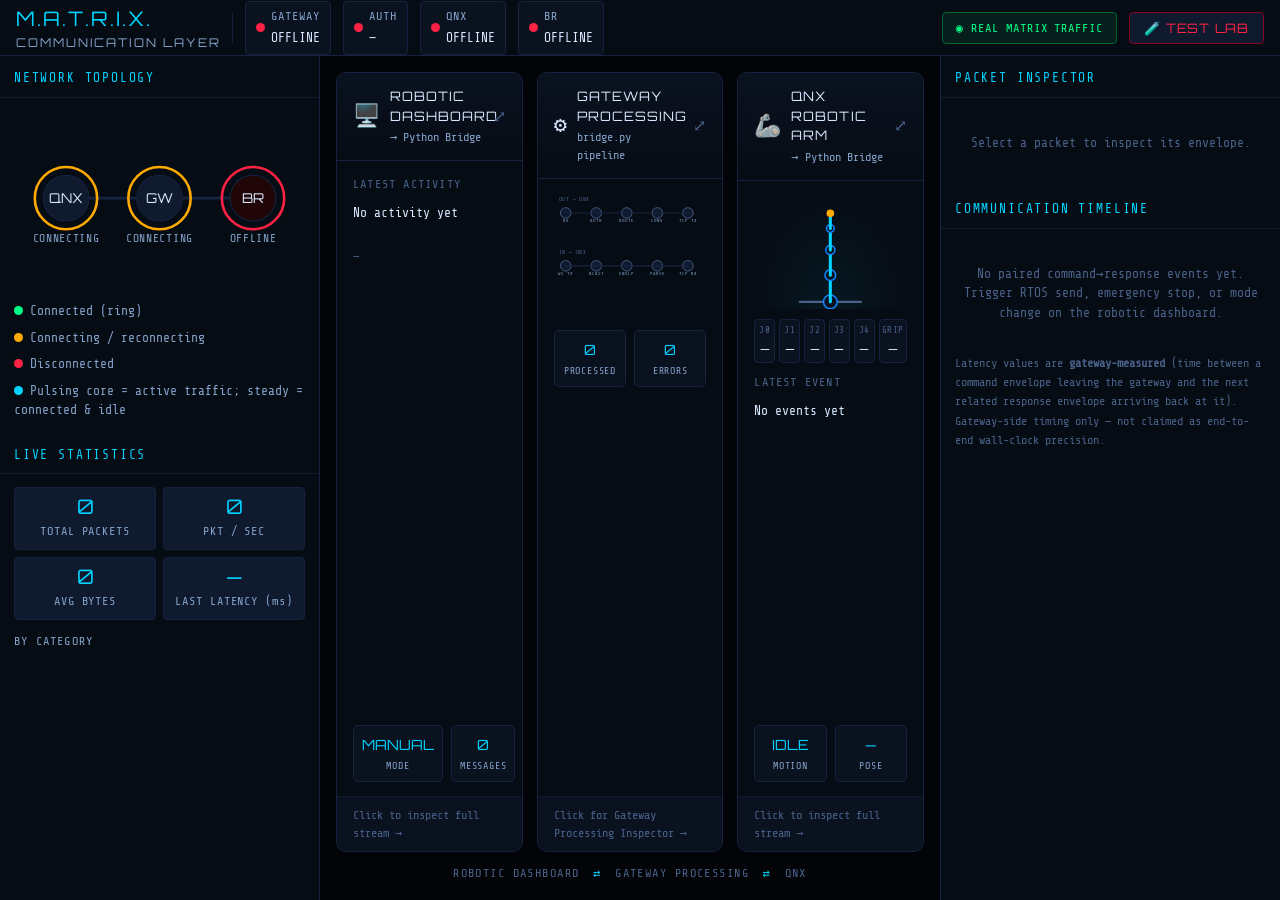
==== com_dashboard/index.html @ 5ebaae25 "Add files via upload" ====
<!DOCTYPE html>
<html lang="en">
<head>
<meta charset="UTF-8"/>
<meta name="viewport" content="width=device-width,initial-scale=1"/>
<title>M.A.T.R.I.X. — Communication Layer</title>
<link rel="stylesheet" href="style.css"/>
<style>@import url('https://fonts.googleapis.com/css2?family=Orbitron:wght@400;700;900&family=Share+Tech+Mono&display=swap');</style>
</head>
<body>

<header id="topbar">
  <div class="logo">M.A.T.R.I.X.<small>COMMUNICATION LAYER</small></div>
  <div class="tb-sep"></div>
  <div class="badge" id="badge-gw"><div class="dot" id="dot-gw"></div><div><label>GATEWAY</label><span id="lbl-gw">CONNECTING</span></div></div>
  <div class="badge" id="badge-auth"><div class="dot" id="dot-auth"></div><div><label>AUTH</label><span id="lbl-auth">—</span></div></div>
  <div class="badge" id="badge-qnx"><div class="dot" id="dot-qnx"></div><div><label>QNX</label><span id="lbl-qnx">OFFLINE</span></div></div>
  <div class="badge" id="badge-br"><div class="dot" id="dot-br"></div><div><label>BR</label><span id="lbl-br">OFFLINE</span></div></div>
  <div class="spacer"></div>
  <div class="real-badge">◉ REAL MATRIX TRAFFIC</div>
  <button class="testlab-toggle" id="btn-testlab-toggle">🧪 TEST LAB</button>
</header>

<div id="content">

  <!-- LEFT: Topology + Stats -->
  <aside id="panel-left">
    <div class="p-head">NETWORK TOPOLOGY</div>
    <div class="p-section" id="topology-section">
      <svg id="topo-svg" viewBox="0 0 280 170" width="100%">
        <path id="link-qnx-gw" d="M50,80 L140,80" class="topo-link"/>
        <path id="link-gw-br"  d="M140,80 L230,80" class="topo-link"/>
        <circle id="pulse-qnx-gw" class="topo-pulse" r="4" cx="50" cy="80"><animateMotion id="anim-qnx-gw" dur="0.9s" repeatCount="indefinite" path="M50,80 L140,80"/></circle>
        <circle id="pulse-gw-br" class="topo-pulse" r="4" cx="140" cy="80"><animateMotion id="anim-gw-br" dur="0.9s" repeatCount="indefinite" path="M140,80 L230,80"/></circle>
        <g id="node-qnx" class="topo-node">
          <circle class="topo-ring" cx="50" cy="80" r="30"/>
          <circle class="topo-core" cx="50" cy="80" r="22"/>
          <circle class="topo-activity" cx="50" cy="80" r="9"/>
          <text x="50" y="85" text-anchor="middle">QNX</text>
        </g>
        <g id="node-gw" class="topo-node on">
          <circle class="topo-ring" cx="140" cy="80" r="30"/>
          <circle class="topo-core" cx="140" cy="80" r="22"/>
          <circle class="topo-activity" cx="140" cy="80" r="9"/>
          <text x="140" y="85" text-anchor="middle">GW</text>
        </g>
        <g id="node-br" class="topo-node">
          <circle class="topo-ring" cx="230" cy="80" r="30"/>
          <circle class="topo-core" cx="230" cy="80" r="22"/>
          <circle class="topo-activity" cx="230" cy="80" r="9"/>
          <text x="230" y="85" text-anchor="middle">BR</text>
        </g>
        <text x="50" y="122" text-anchor="middle" class="topo-state-lbl" id="topo-state-qnx">OFFLINE</text>
        <text x="140" y="122" text-anchor="middle" class="topo-state-lbl" id="topo-state-gw">—</text>
        <text x="230" y="122" text-anchor="middle" class="topo-state-lbl" id="topo-state-br">OFFLINE</text>
        <text x="50" y="137" text-anchor="middle" class="topo-activity-lbl" id="topo-activity-qnx"></text>
        <text x="140" y="137" text-anchor="middle" class="topo-activity-lbl" id="topo-activity-gw"></text>
        <text x="230" y="137" text-anchor="middle" class="topo-activity-lbl" id="topo-activity-br"></text>
      </svg>
      <div class="topo-legend">
        <div><span class="lg-dot lg-on"></span>Connected (ring)</div>
        <div><span class="lg-dot lg-warn"></span>Connecting / reconnecting</div>
        <div><span class="lg-dot lg-off"></span>Disconnected</div>
        <div><span class="lg-pulse"></span>Pulsing core = active traffic; steady = connected &amp; idle</div>
      </div>
    </div>

    <div class="p-head">LIVE STATISTICS</div>
    <div class="p-section">
      <div class="tele-grid">
        <div class="tele-cell"><div class="tele-val" id="stat-total">0</div><div class="tele-key">TOTAL PACKETS</div></div>
        <div class="tele-cell"><div class="tele-val" id="stat-rate">0</div><div class="tele-key">PKT / SEC</div></div>
        <div class="tele-cell"><div class="tele-val" id="stat-size">0</div><div class="tele-key">AVG BYTES</div></div>
        <div class="tele-cell"><div class="tele-val" id="stat-latency">—</div><div class="tele-key">LAST LATENCY (ms)</div></div>
      </div>
      <div class="p-subhead">BY CATEGORY</div>
      <div id="cat-breakdown" class="cat-breakdown"></div>
    </div>
  </aside>

  <!-- CENTER: Three-card communication observability + detail views -->
  <main id="panel-center">

    <!-- ═══ COMPACT THREE-CARD VIEW (default) ═══ -->
    <div id="cards-view" class="cards-grid">

      <!-- CARD 1 — Robotic Dashboard → Python Bridge -->
      <div class="obs-card" id="card1" onclick="openDetail('card1')" tabindex="0">
        <div class="card-head">
          <span class="card-icon">🖥️</span>
          <div class="card-titles"><div class="card-title">ROBOTIC DASHBOARD</div><div class="card-sub">→ Python Bridge</div></div>
          <span class="card-expand">⤢</span>
        </div>
        <div class="card-body">
          <div class="card-latest-label">LATEST ACTIVITY</div>
          <div class="card-latest" id="c1-latest">No activity yet</div>
          <div class="card-latest-time" id="c1-latest-time">—</div>
          <div class="card-mini-grid">
            <div class="mini-stat"><div class="mini-val" id="c1-mode">MANUAL</div><div class="mini-key">MODE</div></div>
            <div class="mini-stat"><div class="mini-val" id="c1-count">0</div><div class="mini-key">MESSAGES</div></div>
          </div>
        </div>
        <div class="card-foot">Click to inspect full stream →</div>
      </div>

      <!-- CARD 2 — Python Bridge internal processing -->
      <div class="obs-card card2" id="card2" onclick="openDetail('card2')" tabindex="0">
        <div class="card-head">
          <span class="card-icon">⚙️</span>
          <div class="card-titles"><div class="card-title">GATEWAY PROCESSING</div><div class="card-sub">bridge.py pipeline</div></div>
          <span class="card-expand">⤢</span>
        </div>
        <div class="card-body">
          <svg class="pipeline-svg" viewBox="0 0 260 210">
            <!-- outbound chain: browser -> qnx -->
            <text x="8" y="14" class="pipe-dir-lbl">OUT → QNX</text>
            <g id="pipe-out">
              <circle class="pipe-node" cx="20"  cy="34" r="9"/><text x="20" y="50" class="pipe-lbl">RX</text>
              <circle class="pipe-node" cx="72"  cy="34" r="9"/><text x="72" y="50" class="pipe-lbl">AUTH</text>
              <circle class="pipe-node" cx="124" cy="34" r="9"/><text x="124" y="50" class="pipe-lbl">ROUTE</text>
              <circle class="pipe-node" cx="176" cy="34" r="9"/><text x="176" y="50" class="pipe-lbl">CONV</text>
              <circle class="pipe-node" cx="228" cy="34" r="9"/><text x="228" y="50" class="pipe-lbl">TCP TX</text>
              <path d="M20,34 L228,34" class="pipe-track"/>
              <circle id="pipe-out-dot" class="pipe-dot" r="4" cx="20" cy="34"/>
            </g>
            <!-- inbound chain: qnx -> browser -->
            <text x="8" y="104" class="pipe-dir-lbl">IN ← QNX</text>
            <g id="pipe-in">
              <circle class="pipe-node" cx="228" cy="124" r="9"/><text x="228" y="140" class="pipe-lbl">TCP RX</text>
              <circle class="pipe-node" cx="176" cy="124" r="9"/><text x="176" y="140" class="pipe-lbl">PARSE</text>
              <circle class="pipe-node" cx="124" cy="124" r="9"/><text x="124" y="140" class="pipe-lbl">ENVLP</text>
              <circle class="pipe-node" cx="72"  cy="124" r="9"/><text x="72" y="140" class="pipe-lbl">BCAST</text>
              <circle class="pipe-node" cx="20"  cy="124" r="9"/><text x="20" y="140" class="pipe-lbl">WS TX</text>
              <path d="M228,124 L20,124" class="pipe-track"/>
              <circle id="pipe-in-dot" class="pipe-dot" r="4" cx="228" cy="124"/>
            </g>
          </svg>
          <div class="card-mini-grid pipeline-stats">
            <div class="mini-stat"><div class="mini-val" id="c2-total">0</div><div class="mini-key">PROCESSED</div></div>
            <div class="mini-stat"><div class="mini-val" id="c2-errors">0</div><div class="mini-key">ERRORS</div></div>
          </div>
        </div>
        <div class="card-foot">Click for Gateway Processing Inspector →</div>
      </div>

      <!-- CARD 3 — QNX → Python Bridge -->
      <div class="obs-card" id="card3" onclick="openDetail('card3')" tabindex="0">
        <div class="card-head">
          <span class="card-icon">🦾</span>
          <div class="card-titles"><div class="card-title">QNX ROBOTIC ARM</div><div class="card-sub">→ Python Bridge</div></div>
          <span class="card-expand">⤢</span>
        </div>
        <div class="card-body">
          <svg class="arm-svg" viewBox="0 0 200 150">
            <line x1="60" y1="140" x2="140" y2="140" class="arm-base-plate"/>
            <g id="arm-j0" class="arm-joint-group" style="transform-origin:100px 140px">
              <circle cx="100" cy="140" r="9" class="arm-joint"/>
              <line x1="100" y1="140" x2="100" y2="105" class="arm-link"/>
              <g id="arm-j1" class="arm-joint-group" style="transform-origin:100px 105px">
                <circle cx="100" cy="105" r="7" class="arm-joint"/>
                <line x1="100" y1="105" x2="100" y2="72" class="arm-link"/>
                <g id="arm-j2" class="arm-joint-group" style="transform-origin:100px 72px">
                  <circle cx="100" cy="72" r="6" class="arm-joint"/>
                  <line x1="100" y1="72" x2="100" y2="44" class="arm-link"/>
                  <g id="arm-j3" class="arm-joint-group" style="transform-origin:100px 44px">
                    <circle cx="100" cy="44" r="5" class="arm-joint"/>
                    <line x1="100" y1="44" x2="100" y2="24" class="arm-link"/>
                    <g id="arm-j4" class="arm-joint-group" style="transform-origin:100px 24px">
                      <circle cx="100" cy="24" r="4" class="arm-joint arm-end"/>
                    </g>
                  </g>
                </g>
              </g>
            </g>
          </svg>
          <div class="joint-readout" id="joint-readout">
            <div class="jr-cell"><span class="jr-lbl">J0</span><span class="jr-val" id="jr-j0">—</span></div>
            <div class="jr-cell"><span class="jr-lbl">J1</span><span class="jr-val" id="jr-j1">—</span></div>
            <div class="jr-cell"><span class="jr-lbl">J2</span><span class="jr-val" id="jr-j2">—</span></div>
            <div class="jr-cell"><span class="jr-lbl">J3</span><span class="jr-val" id="jr-j3">—</span></div>
            <div class="jr-cell"><span class="jr-lbl">J4</span><span class="jr-val" id="jr-j4">—</span></div>
            <div class="jr-cell"><span class="jr-lbl">GRIP</span><span class="jr-val" id="jr-grip">—</span></div>
          </div>
          <div class="card-latest-label">LATEST EVENT</div>
          <div class="card-latest" id="c3-latest">No events yet</div>
          <div class="card-mini-grid">
            <div class="mini-stat"><div class="mini-val" id="c3-motion">IDLE</div><div class="mini-key">MOTION</div></div>
            <div class="mini-stat"><div class="mini-val" id="c3-pose">—</div><div class="mini-key">POSE</div></div>
          </div>
        </div>
        <div class="card-foot">Click to inspect full stream →</div>
      </div>
    </div>

    <!-- Directional flow indicator between cards -->
    <div class="flow-caption">ROBOTIC DASHBOARD <span class="flow-arrow">⇄</span> GATEWAY PROCESSING <span class="flow-arrow">⇄</span> QNX</div>

    <!-- ═══ DETAIL VIEW (shown when a card is clicked) ═══ -->
    <div id="detail-view" class="detail-view" style="display:none">
      <div class="detail-head">
        <button class="detail-back" onclick="closeDetail()">← BACK TO OVERVIEW</button>
        <div class="detail-title" id="detail-title">—</div>
        <div class="filter-row">
          <button id="btn-clear">CLEAR</button>
          <button id="btn-pause">⏸ PAUSE</button>
        </div>
      </div>
      <div id="packet-list"></div>
    </div>

  </main>

  <!-- RIGHT: Inspector + Timeline -->
  <aside id="panel-right">
    <div class="p-head">PACKET INSPECTOR</div>
    <div class="p-section" id="inspector">
      <div class="inspector-empty">Select a packet to inspect its envelope.</div>
    </div>

    <div class="p-head">COMMUNICATION TIMELINE</div>
    <div class="p-section">
      <div id="timeline-list"></div>
      <div class="latency-note">Latency values are <b>gateway-measured</b> (time between a command envelope leaving the gateway and the next related response envelope arriving back at it). Gateway-side timing only — not claimed as end-to-end wall-clock precision.</div>
    </div>
  </aside>

</div>

<!-- ═══════════════════════════════════════════ TEST LAB (Phase 2, redesigned) ═══ -->
<div id="testlab-overlay" class="testlab-hidden">
  <div id="testlab-panel">
    <div class="testlab-header">
      <div class="testlab-title">🧪 NETWORK / SECURITY TEST LAB</div>
      <button id="btn-testlab-close" class="testlab-close">✕ CLOSE</button>
    </div>
    <div class="testlab-warning">
      ⚠ Controlled test surface for the <b>communication layer only</b>. Cannot move the robotic arm, send poses, or override an emergency stop. Fault injection here only ever affects the browser↔gateway link (:8765) — never the QNX↔gateway link, and never emergency messages, hard-excluded in <code>fault_layer.py</code>.
    </div>

    <div class="testlab-grid">
      <div class="testlab-card">
        <div class="testlab-card-title">FAULT INJECTION</div>
        <div class="testlab-status" id="fault-status"><span class="fs-dot"></span><span id="fault-status-text">Inactive</span></div>
        <div class="testlab-btns">
          <button class="tl-btn" onclick="testLabFault('packet_loss', 0.25, 30)"><span class="tl-btn-ico">📉</span>20–25% Packet Loss <em>30s</em></button>
          <button class="tl-btn" onclick="testLabFault('delay', 0.4, 30)"><span class="tl-btn-ico">🐢</span>~400ms Delay <em>30s</em></button>
          <button class="tl-btn" onclick="testLabFault('corrupt', 0.3, 20)"><span class="tl-btn-ico">⚠️</span>Corrupt 30% Payloads <em>20s</em></button>
          <button class="tl-btn tl-kill" onclick="testLabKill()"><span class="tl-btn-ico">⛔</span>KILL SWITCH — Clear All</button>
        </div>
      </div>

      <div class="testlab-card">
        <div class="testlab-card-title">FIREWALL / IDS STATUS</div>
        <div id="ids-status" class="ids-status">No failed-auth activity recorded yet.</div>
        <div class="testlab-note">Repeated failed-token connections from the same IP (across :8765 and :8766) are logged and temporarily blocked in-memory. Generate real test traffic with <code>testing/security_test_clients.py</code> — genuine bad-auth attempts, not simulated UI events.</div>
      </div>
    </div>
  </div>
</div>

<div id="toast"></div>

<script src="app.js"></script>
</body>
</html>
---- com_dashboard/style.css ----
*,*::before,*::after{box-sizing:border-box;margin:0;padding:0}
:root{
  --bg0:#020408;--bg1:#060c14;--bg2:#0a1220;--bg3:#0f1a2e;--bg4:#162240;
  --blue:#0a84ff;--blue2:#0055cc;--cyan:#00d4ff;--cyan2:#007a99;
  --green:#00ff88;--green2:#006633;--red:#ff2244;--red2:#880022;
  --amber:#ffaa00;--amber2:#885500;--purple:#8844ff;
  /* UI-quality pass (Item 7): brightened low-contrast text tokens so
     secondary copy reads clearly without raising screen brightness. */
  --fg:#d8e8ff;--fg2:#84a2c9;--fg3:#4a628a;
  --mono:'Share Tech Mono',monospace;--head:'Orbitron',sans-serif;

  --fs-h1: clamp(32px,4vw,44px);
  --fs-h2: 26px;
  --fs-h3: 20px;
  --fs-body: 16px;
  --fs-btn: 15px;
  --fs-secondary: 13px;
  --fs-micro: 12px;
}
html,body{width:100%;height:100%;background:var(--bg0);color:var(--fg);font-family:var(--mono);font-size:var(--fs-body);line-height:1.5;overflow:hidden}
body{display:flex;flex-direction:column}
:focus-visible{outline:2px solid var(--cyan);outline-offset:2px}

/* ── Top bar ── */
#topbar{height:56px;background:var(--bg1);border-bottom:1px solid var(--bg4);display:flex;align-items:center;padding:0 16px;gap:12px;flex-shrink:0}
.logo{font-family:var(--head);font-size:var(--fs-h3);color:var(--cyan);letter-spacing:.1em;white-space:nowrap}
.logo small{font-size:var(--fs-micro);color:var(--fg2);display:block;letter-spacing:.16em}
.tb-sep{width:1px;height:30px;background:var(--bg4)}
.badge{display:flex;align-items:center;gap:6px;background:var(--bg2);border:1px solid var(--bg4);border-radius:4px;padding:5px 10px;white-space:nowrap;transition:.2s}
.badge .dot{width:9px;height:9px;border-radius:50%;background:var(--red);transition:.3s}
.badge .dot.on{background:var(--green);box-shadow:0 0 6px var(--green)}
.badge .dot.warn{background:var(--amber);animation:blinkDot 1s ease-in-out infinite}
@keyframes blinkDot{0%,100%{opacity:1}50%{opacity:.35}}
.badge label{font-size:var(--fs-micro);color:var(--fg2);letter-spacing:.08em;display:block}
.badge span{font-size:var(--fs-secondary);color:var(--fg)}
.spacer{flex:1}
.real-badge{font-size:var(--fs-micro);color:var(--green);border:1px solid var(--green2);background:rgba(0,255,136,.08);padding:6px 13px;border-radius:4px;letter-spacing:.08em}
.testlab-toggle{font-family:var(--head);font-size:var(--fs-secondary);letter-spacing:.06em;background:var(--bg3);border:1px solid var(--red2);color:var(--red);padding:7px 14px;border-radius:4px;cursor:pointer;transition:.18s}
.testlab-toggle:hover{background:var(--red2);color:#fff;transform:translateY(-1px)}
.testlab-toggle:active{transform:translateY(0)}

/* ── Content grid ── */
#content{flex:1;display:flex;overflow:hidden}
#panel-left{width:320px;background:var(--bg1);border-right:1px solid var(--bg4);overflow-y:auto;flex-shrink:0}
#panel-right{width:340px;background:var(--bg1);border-left:1px solid var(--bg4);overflow-y:auto;flex-shrink:0}
#panel-center{flex:1;display:flex;flex-direction:column;overflow:hidden;padding:16px;gap:10px}

.p-head{font-size:var(--fs-secondary);letter-spacing:.14em;color:var(--cyan);padding:12px 14px 9px;display:flex;align-items:center;gap:8px;border-bottom:1px solid var(--bg3);justify-content:space-between}
.p-head-sub{color:var(--fg3);letter-spacing:.04em;font-size:var(--fs-micro);text-transform:none}
.p-section{padding:13px 14px}
.p-subhead{font-size:var(--fs-micro);color:var(--fg2);letter-spacing:.1em;margin:12px 0 6px}

/* ── Topology (Item 1: connection vs activity, separated) ── */
#topo-svg{display:block;margin:4px auto}
.topo-link{stroke:var(--bg4);stroke-width:2.5;fill:none;transition:stroke .4s}
.topo-link.live{stroke:var(--cyan)}
.topo-pulse{fill:var(--cyan);opacity:0;filter:drop-shadow(0 0 4px var(--cyan))}
.topo-pulse.active{opacity:1}
/* topo-ring = CONNECTION state only (on/warn/off) */
.topo-node .topo-ring{fill:none;stroke:var(--fg3);stroke-width:2.5;transition:.4s}
.topo-node.on .topo-ring{stroke:var(--green)}
.topo-node.warn .topo-ring{stroke:var(--amber);animation:ringBlink 1s ease-in-out infinite}
.topo-node.off .topo-ring{stroke:var(--red)}
@keyframes ringBlink{0%,100%{opacity:1}50%{opacity:.4}}
.topo-node .topo-core{fill:var(--bg3);stroke:var(--bg4);stroke-width:1;transition:.4s}
.topo-node.on .topo-core{fill:#06210f}
.topo-node.off .topo-core{fill:#210608}
/* topo-activity = TRAFFIC state only, independent of connection */
.topo-node .topo-activity{fill:transparent;transition:.3s}
.topo-node.on.active-traffic .topo-activity{fill:var(--cyan);animation:activityPulse 1s ease-in-out infinite}
.topo-node.on:not(.active-traffic) .topo-activity{fill:var(--fg3);opacity:.5}
@keyframes activityPulse{0%,100%{r:9;opacity:1}50%{r:12;opacity:.55}}
.topo-node text{fill:var(--fg);font-family:var(--head);font-size:13px}
.topo-state-lbl{fill:var(--fg2);font-family:var(--mono);font-size:11px;letter-spacing:.06em}
.topo-activity-lbl{fill:var(--cyan);font-family:var(--mono);font-size:9px;letter-spacing:.05em}
.topo-legend{margin-top:10px;font-size:var(--fs-secondary);color:var(--fg2);display:flex;flex-direction:column;gap:7px}
.lg-dot{width:9px;height:9px;border-radius:50%;display:inline-block;margin-right:7px;background:var(--fg3)}
.lg-dot.lg-on{background:var(--green)}
.lg-dot.lg-off{background:var(--red)}
.lg-dot.lg-warn{background:var(--amber)}
.lg-pulse{width:9px;height:9px;border-radius:50%;display:inline-block;margin-right:7px;background:var(--cyan);animation:activityPulse 1s ease-in-out infinite}

/* ── Stats ── */
.tele-grid{display:grid;grid-template-columns:1fr 1fr;gap:7px}
.tele-cell{background:var(--bg3);border:1px solid var(--bg4);border-radius:4px;padding:9px;text-align:center;transition:.2s}
.tele-cell:hover{border-color:var(--cyan2)}
.tele-val{font-family:var(--head);font-size:var(--fs-h3);color:var(--cyan);line-height:1}
.tele-key{font-size:var(--fs-micro);color:var(--fg2);letter-spacing:.08em;margin-top:5px}
.cat-breakdown{display:flex;flex-direction:column;gap:6px;font-size:var(--fs-secondary)}
.cat-row{display:flex;align-items:center;gap:8px}
.cat-swatch{width:10px;height:10px;border-radius:2px;flex-shrink:0}
.cat-name{flex:1;color:var(--fg2)}
.cat-count{color:var(--fg);font-family:var(--head)}

/* ═══════════════════════════════════════════ THREE-CARD VIEW (Item 3) ═══ */
.cards-grid{display:grid;grid-template-columns:1fr 1fr 1fr;gap:14px;flex:1;min-height:0}
.flow-caption{text-align:center;font-size:var(--fs-micro);color:var(--fg3);letter-spacing:.12em;padding:2px 0}
.flow-arrow{color:var(--cyan);margin:0 6px}

.obs-card{background:var(--bg1);border:1px solid var(--bg4);border-radius:10px;display:flex;flex-direction:column;cursor:pointer;transition:.2s;overflow:hidden;position:relative}
.obs-card:hover{border-color:var(--cyan2);transform:translateY(-2px);box-shadow:0 8px 24px rgba(0,0,0,.35)}
.obs-card:active{transform:translateY(0)}
.card-head{display:flex;align-items:center;gap:10px;padding:14px 16px;background:linear-gradient(180deg,var(--bg2),var(--bg1));border-bottom:1px solid var(--bg4)}
.card-icon{font-size:22px}
.card-titles{flex:1;min-width:0}
.card-title{font-family:var(--head);font-size:var(--fs-secondary);color:var(--fg);letter-spacing:.08em}
.card-sub{font-size:var(--fs-micro);color:var(--fg2);margin-top:2px}
.card-expand{color:var(--fg3);font-size:16px;transition:.2s}
.obs-card:hover .card-expand{color:var(--cyan)}
.card-body{flex:1;padding:14px 16px;display:flex;flex-direction:column;gap:10px;min-height:0}
.card-foot{padding:9px 16px;font-size:var(--fs-micro);color:var(--fg3);border-top:1px solid var(--bg3);background:var(--bg2)}

.card-latest-label{font-size:var(--fs-micro);color:var(--fg3);letter-spacing:.1em}
.card-latest{font-size:var(--fs-secondary);color:var(--fg);line-height:1.5;min-height:2.6em}
.card-latest-time{font-size:var(--fs-micro);color:var(--fg3)}
.card-mini-grid{display:grid;grid-template-columns:1fr 1fr;gap:8px;margin-top:auto}
.mini-stat{background:var(--bg2);border:1px solid var(--bg4);border-radius:5px;padding:8px;text-align:center}
.mini-val{font-family:var(--head);font-size:14px;color:var(--cyan)}
.mini-key{font-size:10px;color:var(--fg2);letter-spacing:.08em;margin-top:3px}

/* ── Card 2: gateway pipeline ── */
.pipeline-svg{width:100%;height:auto;flex-shrink:0}
.pipe-dir-lbl{fill:var(--fg3);font-size:9px;letter-spacing:.08em;font-family:var(--mono)}
.pipe-track{stroke:var(--bg4);stroke-width:2}
.pipe-node{fill:var(--bg3);stroke:var(--fg3);stroke-width:1.5;transition:.3s}
.pipe-node.lit{stroke:var(--cyan);fill:#06202c}
.pipe-lbl{fill:var(--fg2);font-size:8px;text-anchor:middle;font-family:var(--mono);letter-spacing:.02em}
.pipe-dot{fill:var(--cyan);filter:drop-shadow(0 0 4px var(--cyan));opacity:0}
.pipeline-stats{margin-top:4px}

/* ── Card 3: stylized arm ── */
.arm-svg{width:100%;height:auto;flex-shrink:0;background:radial-gradient(ellipse at 50% 90%,rgba(0,212,255,.06),transparent 70%)}
.arm-base-plate{stroke:var(--fg3);stroke-width:3;stroke-linecap:round}
.arm-joint-group{transition:transform .35s cubic-bezier(.2,.8,.2,1)}
.arm-link{stroke:var(--cyan);stroke-width:4;stroke-linecap:round}
.arm-joint{fill:var(--bg2);stroke:var(--blue);stroke-width:2}
.arm-joint.arm-end{fill:var(--amber);stroke:var(--amber)}
.joint-readout{display:grid;grid-template-columns:repeat(6,1fr);gap:4px}
.jr-cell{background:var(--bg2);border:1px solid var(--bg4);border-radius:4px;padding:4px 2px;text-align:center}
.jr-lbl{display:block;font-size:9px;color:var(--fg3);letter-spacing:.06em}
.jr-val{display:block;font-family:var(--head);font-size:12px;color:var(--fg);margin-top:2px}
.jr-val.live{color:var(--cyan)}

/* ═══════════════════════════════════════════ DETAIL VIEW ═══ */
.detail-view{flex:1;display:flex;flex-direction:column;min-height:0;background:var(--bg1);border:1px solid var(--bg4);border-radius:10px;overflow:hidden}
.detail-head{display:flex;align-items:center;gap:12px;padding:12px 14px;border-bottom:1px solid var(--bg3);flex-wrap:wrap}
.detail-back{background:var(--bg3);border:1px solid var(--bg4);color:var(--fg2);font-family:var(--mono);font-size:var(--fs-secondary);padding:6px 12px;border-radius:4px;cursor:pointer;transition:.15s}
.detail-back:hover{border-color:var(--cyan);color:var(--cyan)}
.detail-title{font-family:var(--head);font-size:var(--fs-secondary);color:var(--cyan);letter-spacing:.08em;flex:1}
.filter-row{display:flex;gap:8px;align-items:center;flex-wrap:wrap}
.filter-row select, .filter-row button{background:var(--bg3);border:1px solid var(--bg4);color:var(--fg2);font-family:var(--mono);font-size:var(--fs-secondary);padding:5px 9px;border-radius:3px;cursor:pointer;transition:.15s}
.filter-row button:hover{border-color:var(--cyan);color:var(--cyan)}
.filter-row button.active{background:var(--blue2);color:#fff;border-color:var(--blue)}
.chk-row{display:flex;align-items:center;gap:5px;font-size:var(--fs-secondary);color:var(--fg2);cursor:pointer}
#packet-list{flex:1;overflow-y:auto;padding:6px}
.pkt-row{display:grid;grid-template-columns:56px 100px 1fr 64px 76px;gap:8px;align-items:center;padding:7px 10px;font-size:var(--fs-secondary);border-bottom:1px solid var(--bg3);cursor:pointer;transition:.12s}
.pkt-row:hover{background:var(--bg2)}
.pkt-row.selected{background:var(--bg3);border-left:2px solid var(--cyan)}
.pkt-row.replayed{opacity:.7;border-left:2px dashed var(--amber)}
.pkt-id{color:var(--fg3);font-family:var(--head);font-size:var(--fs-micro)}
.pkt-cat{padding:3px 7px;border-radius:3px;font-size:var(--fs-micro);text-align:center;letter-spacing:.04em}
.pkt-desc{color:var(--fg);overflow:hidden;text-overflow:ellipsis;white-space:nowrap}
.pkt-replay-tag{color:var(--amber);font-size:10px;letter-spacing:.06em;margin-left:6px}
.pkt-size{color:var(--fg2);text-align:right}
.pkt-time{color:var(--fg3);text-align:right;font-size:var(--fs-micro)}
.pkt-row.new{animation:flashIn .5s ease-out}
@keyframes flashIn{0%{background:rgba(0,212,255,.18)}100%{background:transparent}}

.cat-telemetry{background:#0a2a3a;color:var(--cyan)}
.cat-command{background:#1a2a0a;color:var(--green)}
.cat-ack{background:#0a2a12;color:var(--green)}
.cat-sequence{background:#1a0a3a;color:var(--purple)}
.cat-emergency{background:#3a0a10;color:var(--red)}
.cat-system_status{background:#2a1800;color:var(--amber)}
.cat-error{background:#3a0a0a;color:var(--red)}
.cat-security{background:#3a0a2a;color:#ff66cc}

/* ── Inspector ── */
.inspector-empty{color:var(--fg3);font-size:var(--fs-secondary);text-align:center;padding:22px 0}
.insp-field{margin-bottom:9px}
.insp-label{font-size:var(--fs-micro);color:var(--fg2);letter-spacing:.08em;margin-bottom:2px}
.insp-val{font-size:var(--fs-secondary);color:var(--fg)}
.insp-decoded{background:var(--bg2);border:1px solid var(--bg4);border-radius:4px;padding:9px;font-size:var(--fs-secondary);color:var(--cyan);margin-bottom:10px}
.insp-raw{background:var(--bg0);border:1px solid var(--bg4);border-radius:4px;padding:9px;font-size:var(--fs-micro);color:var(--fg2);white-space:pre-wrap;word-break:break-all;max-height:220px;overflow-y:auto}

/* ── Timeline ── */
#timeline-list{display:flex;flex-direction:column;gap:8px;max-height:280px;overflow-y:auto}
.tl-item{background:var(--bg2);border:1px solid var(--bg4);border-radius:4px;padding:9px;font-size:var(--fs-secondary)}
.tl-pair{display:flex;justify-content:space-between;color:var(--fg2);margin-bottom:3px}
.tl-lat{color:var(--amber);font-family:var(--head);font-size:var(--fs-h3)}
.latency-note{font-size:var(--fs-micro);color:var(--fg3);line-height:1.6;margin-top:10px}

::-webkit-scrollbar{width:5px}
::-webkit-scrollbar-thumb{background:var(--bg4)}

/* ── Toast ── */
#toast{position:fixed;bottom:16px;right:16px;background:var(--bg2);border:1px solid var(--cyan);border-radius:6px;padding:10px 18px;font-size:var(--fs-secondary);color:var(--cyan);z-index:900;opacity:0;transform:translateY(8px);transition:.3s;pointer-events:none;max-width:360px}
#toast.show{opacity:1;transform:translateY(0)}

/* ═══════════════════════════════════════════ TEST LAB (Item 5 redesign) ═══ */
#testlab-overlay{position:fixed;inset:0;background:rgba(2,4,8,.9);backdrop-filter:blur(5px);z-index:5000;display:flex;align-items:center;justify-content:center}
#testlab-overlay.testlab-hidden{display:none}
#testlab-panel{width:min(860px,92vw);max-height:88vh;overflow-y:auto;background:var(--bg1);border:2px solid var(--red2);border-radius:12px;box-shadow:0 0 50px rgba(255,34,68,.2)}
.testlab-header{display:flex;align-items:center;justify-content:space-between;padding:18px 22px;border-bottom:1px solid var(--bg4);background:linear-gradient(90deg,#2a0a10,var(--bg1))}
.testlab-title{font-family:var(--head);font-size:var(--fs-h3);color:var(--red);letter-spacing:.08em}
.testlab-close{background:var(--bg3);border:1px solid var(--bg4);color:var(--fg2);padding:7px 14px;border-radius:5px;cursor:pointer;font-size:var(--fs-secondary);transition:.15s}
.testlab-close:hover{border-color:var(--red);color:var(--red)}
.testlab-warning{margin:16px 22px;padding:13px 16px;background:rgba(255,34,68,.08);border:1px solid var(--red2);border-radius:8px;font-size:var(--fs-secondary);color:var(--fg);line-height:1.65}
.testlab-warning code{background:var(--bg0);padding:1px 6px;border-radius:3px;color:var(--amber)}
.testlab-grid{display:grid;grid-template-columns:1fr 1fr;gap:18px;padding:0 22px 22px}
@media (max-width:640px){.testlab-grid{grid-template-columns:1fr}}
.testlab-card{background:var(--bg2);border:1px solid var(--bg4);border-radius:10px;padding:18px}
.testlab-card-title{font-family:var(--head);font-size:var(--fs-secondary);color:var(--cyan);letter-spacing:.1em;margin-bottom:12px}
.testlab-status{display:flex;align-items:center;gap:8px;font-size:var(--fs-body);color:var(--fg);background:var(--bg3);border:1px solid var(--bg4);border-radius:6px;padding:10px 14px;margin-bottom:14px;transition:.3s}
.testlab-status.active{color:var(--amber);border-color:var(--amber2);background:rgba(255,170,0,.08)}
.fs-dot{width:9px;height:9px;border-radius:50%;background:var(--fg3);flex-shrink:0}
.testlab-status.active .fs-dot{background:var(--amber);animation:activityPulse 1s ease-in-out infinite}
.testlab-btns{display:flex;flex-direction:column;gap:9px}
.tl-btn{display:flex;align-items:center;gap:10px;background:var(--bg3);border:1px solid var(--bg4);color:var(--fg);font-family:var(--mono);font-size:var(--fs-btn);padding:11px 14px;border-radius:6px;cursor:pointer;text-align:left;transition:.15s}
.tl-btn em{margin-left:auto;font-style:normal;color:var(--fg3);font-size:var(--fs-micro)}
.tl-btn-ico{font-size:16px}
.tl-btn:hover{border-color:var(--cyan);color:var(--cyan);background:var(--bg4);transform:translateX(2px)}
.tl-btn.tl-kill{border-color:var(--red2);color:var(--red);margin-top:6px}
.tl-btn.tl-kill:hover{background:var(--red);color:#fff;border-color:var(--red);transform:none}
.ids-status{font-size:var(--fs-secondary);color:var(--fg);line-height:1.9;background:var(--bg3);border:1px solid var(--bg4);border-radius:6px;padding:11px 14px;margin-bottom:12px;max-height:180px;overflow-y:auto}
.ids-row-blocked{color:var(--red)}
.ids-row-ok{color:var(--fg2)}
.testlab-note{font-size:var(--fs-micro);color:var(--fg3);line-height:1.6}

/* ── Responsive fallback for narrow viewports ── */
@media (max-width:1100px){
  .cards-grid{grid-template-columns:1fr}
}
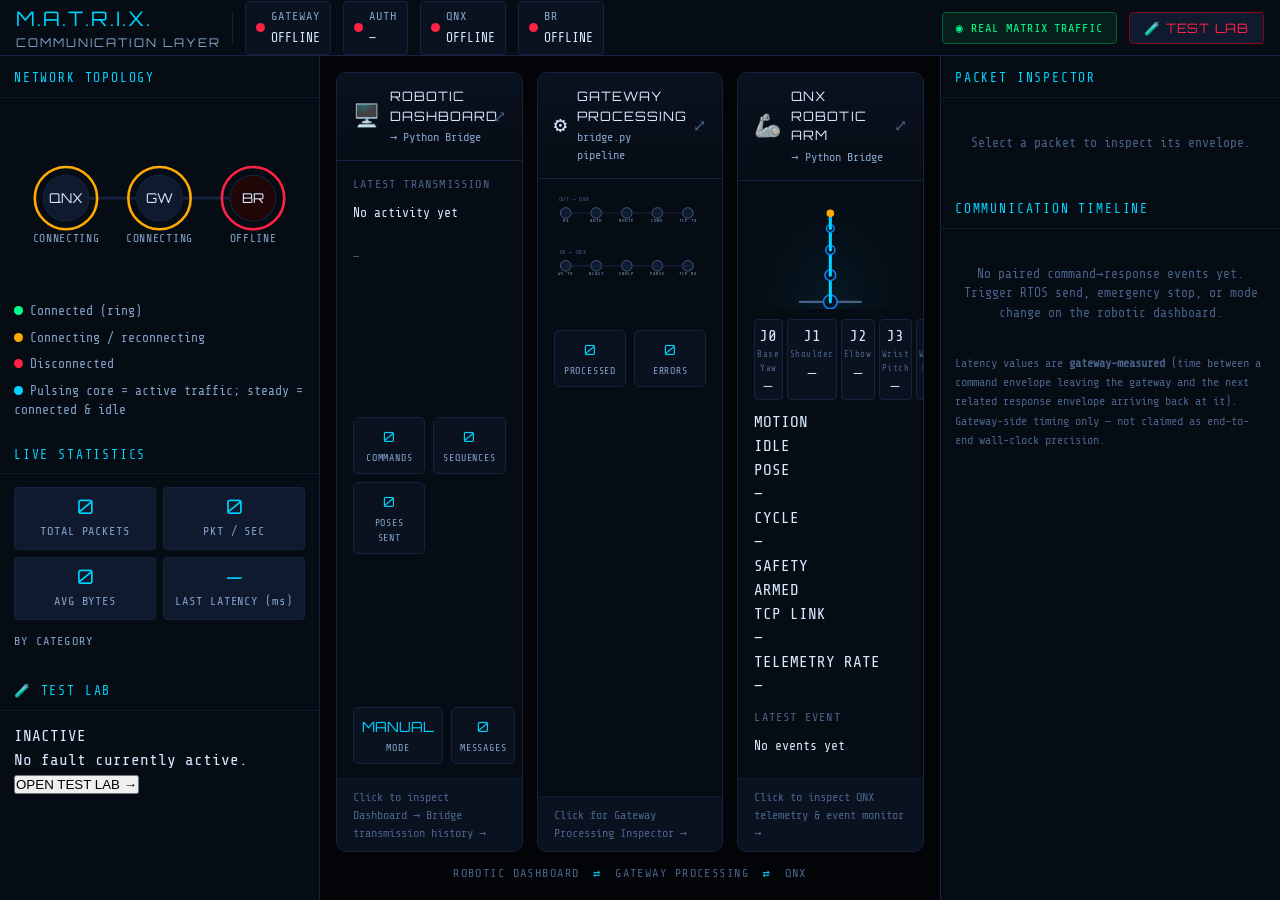
==== commit 6de67fa3: "Update Test Lab section and labels in index.html" ====
--- a/com_dashboard/index.html
+++ b/com_dashboard/index.html
@@ -76,6 +76,18 @@
       <div class="p-subhead">BY CATEGORY</div>
       <div id="cat-breakdown" class="cat-breakdown"></div>
     </div>
+
+    <!-- Compact Test Lab status (Other-Problems §3) — summary only;
+         full configuration/controls/history live inside the Test Lab
+         overlay, opened via "OPEN TEST LAB" here or the topbar button. -->
+    <div class="p-head">🧪 TEST LAB</div>
+    <div class="p-section">
+      <div class="tl-widget" id="tl-dash-widget">
+        <div class="tl-widget-status" id="tl-dash-status"><span class="fs-dot"></span><span id="tl-dash-status-text">INACTIVE</span></div>
+        <div class="tl-widget-detail" id="tl-dash-detail">No fault currently active.</div>
+        <button class="tl-widget-open" onclick="document.getElementById('btn-testlab-toggle').click()">OPEN TEST LAB →</button>
+      </div>
+    </div>
   </aside>
 
   <!-- CENTER: Three-card communication observability + detail views -->
@@ -92,15 +104,23 @@
           <span class="card-expand">⤢</span>
         </div>
         <div class="card-body">
-          <div class="card-latest-label">LATEST ACTIVITY</div>
+          <div class="card-latest-label">LATEST TRANSMISSION</div>
           <div class="card-latest" id="c1-latest">No activity yet</div>
           <div class="card-latest-time" id="c1-latest-time">—</div>
+          <!-- Level-2 compact pose preview — only populated for real
+               rtos_sequence/send_sequence envelopes (redesign §4/§5) -->
+          <div class="pose-preview" id="c1-pose-preview" style="display:none"></div>
+          <div class="card-mini-grid cols-3">
+            <div class="mini-stat"><div class="mini-val" id="c1-cmd-count">0</div><div class="mini-key">COMMANDS</div></div>
+            <div class="mini-stat"><div class="mini-val" id="c1-seq-count">0</div><div class="mini-key">SEQUENCES</div></div>
+            <div class="mini-stat"><div class="mini-val" id="c1-pose-count">0</div><div class="mini-key">POSES SENT</div></div>
+          </div>
           <div class="card-mini-grid">
             <div class="mini-stat"><div class="mini-val" id="c1-mode">MANUAL</div><div class="mini-key">MODE</div></div>
             <div class="mini-stat"><div class="mini-val" id="c1-count">0</div><div class="mini-key">MESSAGES</div></div>
           </div>
         </div>
-        <div class="card-foot">Click to inspect full stream →</div>
+        <div class="card-foot">Click to inspect Dashboard → Bridge transmission history →</div>
       </div>
 
       <!-- CARD 2 — Python Bridge internal processing -->
@@ -173,22 +193,33 @@
               </g>
             </g>
           </svg>
+          <!-- Vertical joint list (redesign §25) — full name + value +
+               a small movement-direction indicator per joint, never
+               clipped/cramped regardless of card width. -->
           <div class="joint-readout" id="joint-readout">
-            <div class="jr-cell"><span class="jr-lbl">J0</span><span class="jr-val" id="jr-j0">—</span></div>
-            <div class="jr-cell"><span class="jr-lbl">J1</span><span class="jr-val" id="jr-j1">—</span></div>
-            <div class="jr-cell"><span class="jr-lbl">J2</span><span class="jr-val" id="jr-j2">—</span></div>
-            <div class="jr-cell"><span class="jr-lbl">J3</span><span class="jr-val" id="jr-j3">—</span></div>
-            <div class="jr-cell"><span class="jr-lbl">J4</span><span class="jr-val" id="jr-j4">—</span></div>
-            <div class="jr-cell"><span class="jr-lbl">GRIP</span><span class="jr-val" id="jr-grip">—</span></div>
-          </div>
+            <div class="jr-cell"><span class="jr-tag">J0</span><span class="jr-lbl">Base Yaw</span><span class="jr-val" id="jr-j0">—</span><span class="jr-move" id="jr-move-j0"></span></div>
+            <div class="jr-cell"><span class="jr-tag">J1</span><span class="jr-lbl">Shoulder</span><span class="jr-val" id="jr-j1">—</span><span class="jr-move" id="jr-move-j1"></span></div>
+            <div class="jr-cell"><span class="jr-tag">J2</span><span class="jr-lbl">Elbow</span><span class="jr-val" id="jr-j2">—</span><span class="jr-move" id="jr-move-j2"></span></div>
+            <div class="jr-cell"><span class="jr-tag">J3</span><span class="jr-lbl">Wrist Pitch</span><span class="jr-val" id="jr-j3">—</span><span class="jr-move" id="jr-move-j3"></span></div>
+            <div class="jr-cell"><span class="jr-tag">J4</span><span class="jr-lbl">Wrist Roll</span><span class="jr-val" id="jr-j4">—</span><span class="jr-move" id="jr-move-j4"></span></div>
+            <div class="jr-cell"><span class="jr-tag">J5</span><span class="jr-lbl">Gripper</span><span class="jr-val" id="jr-grip">—</span><span class="jr-move" id="jr-move-j5"></span></div>
+          </div>
+
+          <!-- QNX state block (redesign §26) — only real, derivable fields -->
+          <div class="c3-state-grid">
+            <div class="c3-state-cell"><div class="c3-state-key">MOTION</div><div class="c3-state-val" id="c3-motion">IDLE</div></div>
+            <div class="c3-state-cell"><div class="c3-state-key">POSE</div><div class="c3-state-val" id="c3-pose">—</div></div>
+            <div class="c3-state-cell"><div class="c3-state-key">CYCLE</div><div class="c3-state-val" id="c3-cycle">—</div></div>
+            <div class="c3-state-cell"><div class="c3-state-key">SAFETY</div><div class="c3-state-val ok" id="c3-safety">ARMED</div></div>
+            <div class="c3-state-cell"><div class="c3-state-key">TCP LINK</div><div class="c3-state-val" id="c3-tcp">—</div></div>
+            <div class="c3-state-cell"><div class="c3-state-key">TELEMETRY RATE</div><div class="c3-state-val" id="c3-rate">—</div></div>
+          </div>
+
           <div class="card-latest-label">LATEST EVENT</div>
           <div class="card-latest" id="c3-latest">No events yet</div>
-          <div class="card-mini-grid">
-            <div class="mini-stat"><div class="mini-val" id="c3-motion">IDLE</div><div class="mini-key">MOTION</div></div>
-            <div class="mini-stat"><div class="mini-val" id="c3-pose">—</div><div class="mini-key">POSE</div></div>
-          </div>
-        </div>
-        <div class="card-foot">Click to inspect full stream →</div>
+          <div class="card-latest-time" id="c3-latest-time">Last telemetry: —</div>
+        </div>
+        <div class="card-foot">Click to inspect QNX telemetry &amp; event monitor →</div>
       </div>
     </div>
 
@@ -205,6 +236,7 @@
           <button id="btn-pause">⏸ PAUSE</button>
         </div>
       </div>
+      <div id="detail-subfilters" style="display:none"></div>
       <div id="packet-list"></div>
     </div>
 
@@ -230,7 +262,7 @@
 <div id="testlab-overlay" class="testlab-hidden">
   <div id="testlab-panel">
     <div class="testlab-header">
-      <div class="testlab-title">🧪 NETWORK / SECURITY TEST LAB</div>
+      <div class="testlab-title">🧪 FAULT INJECTION &amp; EXPERIMENT CONSOLE</div>
       <button id="btn-testlab-close" class="testlab-close">✕ CLOSE</button>
     </div>
     <div class="testlab-warning">
@@ -238,19 +270,83 @@
     </div>
 
     <div class="testlab-grid">
-      <div class="testlab-card">
-        <div class="testlab-card-title">FAULT INJECTION</div>
-        <div class="testlab-status" id="fault-status"><span class="fs-dot"></span><span id="fault-status-text">Inactive</span></div>
-        <div class="testlab-btns">
-          <button class="tl-btn" onclick="testLabFault('packet_loss', 0.25, 30)"><span class="tl-btn-ico">📉</span>20–25% Packet Loss <em>30s</em></button>
-          <button class="tl-btn" onclick="testLabFault('delay', 0.4, 30)"><span class="tl-btn-ico">🐢</span>~400ms Delay <em>30s</em></button>
-          <button class="tl-btn" onclick="testLabFault('corrupt', 0.3, 20)"><span class="tl-btn-ico">⚠️</span>Corrupt 30% Payloads <em>20s</em></button>
-          <button class="tl-btn tl-kill" onclick="testLabKill()"><span class="tl-btn-ico">⛔</span>KILL SWITCH — Clear All</button>
-        </div>
-      </div>
-
-      <div class="testlab-card">
-        <div class="testlab-card-title">FIREWALL / IDS STATUS</div>
+      <!-- FAULT CONFIGURATION -->
+      <div class="testlab-card">
+        <div class="tl-section-title">FAULT CONFIGURATION</div>
+
+        <!-- Direction diagram: shows the ONE path the backend actually
+             supports. Not a picker — fault_layer.py only ever touches
+             the bridge→browser broadcast (see bridge.py _broadcast()),
+             never the QNX TCP link or emergency messages. -->
+        <div class="tl-direction">
+          <span class="tl-dir-node">DASHBOARD</span>
+          <span class="tl-dir-arrow">←</span>
+          <span class="tl-dir-node affected">BRIDGE (fault applied here)</span>
+          <span class="tl-dir-arrow">←</span>
+          <span class="tl-dir-node">QNX</span>
+        </div>
+
+        <div class="tl-form-row">
+          <label for="tl-fault-type">FAULT TYPE</label>
+          <select id="tl-fault-type" onchange="tlOnFaultTypeChange()">
+            <option value="packet_loss">Packet Loss</option>
+            <option value="delay">TCP-side Delay</option>
+            <option value="corrupt">Payload Corruption</option>
+          </select>
+        </div>
+
+        <div class="tl-form-inline">
+          <div class="tl-form-row">
+            <label id="tl-rate-label" for="tl-fault-rate">DROP RATE (%)</label>
+            <input type="number" id="tl-fault-rate" min="1" max="100" value="25" step="1">
+          </div>
+          <div class="tl-form-row">
+            <label for="tl-fault-duration">DURATION (sec)</label>
+            <input type="number" id="tl-fault-duration" min="1" max="300" value="30" step="1">
+          </div>
+        </div>
+
+        <button class="tl-arm-btn" onclick="tlArmFault()">⚠ ARM FAULT</button>
+      </div>
+
+      <!-- CURRENT EXPERIMENT -->
+      <div class="testlab-card">
+        <div class="tl-section-title">CURRENT EXPERIMENT</div>
+        <div class="tl-current" id="tl-current-panel">
+          <div class="tl-current-empty" id="tl-current-empty">● TEST LAB INACTIVE<br>No fault currently active.</div>
+        </div>
+      </div>
+    </div>
+
+    <!-- LIVE EFFECT — only real backend-reported fields; packet-level
+         observed/affected/passed counts are not exposed by the current
+         fault_layer.py, so they are explicitly called out as such
+         rather than fabricated. -->
+    <div class="testlab-grid" style="grid-template-columns:1fr">
+      <div class="testlab-card">
+        <div class="tl-section-title">LIVE EFFECT</div>
+        <div class="tl-live-effect-grid" id="tl-live-grid">
+          <div class="tl-live-cell"><div class="tl-live-val" id="tl-live-mode">—</div><div class="tl-live-key">MODE</div></div>
+          <div class="tl-live-cell"><div class="tl-live-val" id="tl-live-rate">—</div><div class="tl-live-key">RATE</div></div>
+          <div class="tl-live-cell"><div class="tl-live-val" id="tl-live-remaining">—</div><div class="tl-live-key">REMAINING (s)</div></div>
+        </div>
+        <div class="tl-live-note">Per-packet observed/affected/passed counters are not exposed by the current gateway (<code>fault_layer.py</code>) and are intentionally omitted rather than estimated.</div>
+      </div>
+    </div>
+
+    <div class="testlab-grid">
+      <!-- EXPERIMENT HISTORY — built client-side from real test_lab_status
+           transitions (start/stop timestamps, mode, rate, duration).
+           Bounded to the most recent entries. -->
+      <div class="testlab-card">
+        <div class="tl-section-title">EXPERIMENT HISTORY</div>
+        <div class="tl-history-list" id="tl-history-list">
+          <div class="tl-history-empty">No experiments run yet this session.</div>
+        </div>
+      </div>
+
+      <div class="testlab-card">
+        <div class="tl-section-title">FIREWALL / IDS STATUS</div>
         <div id="ids-status" class="ids-status">No failed-auth activity recorded yet.</div>
         <div class="testlab-note">Repeated failed-token connections from the same IP (across :8765 and :8766) are logged and temporarily blocked in-memory. Generate real test traffic with <code>testing/security_test_clients.py</code> — genuine bad-auth attempts, not simulated UI events.</div>
       </div>
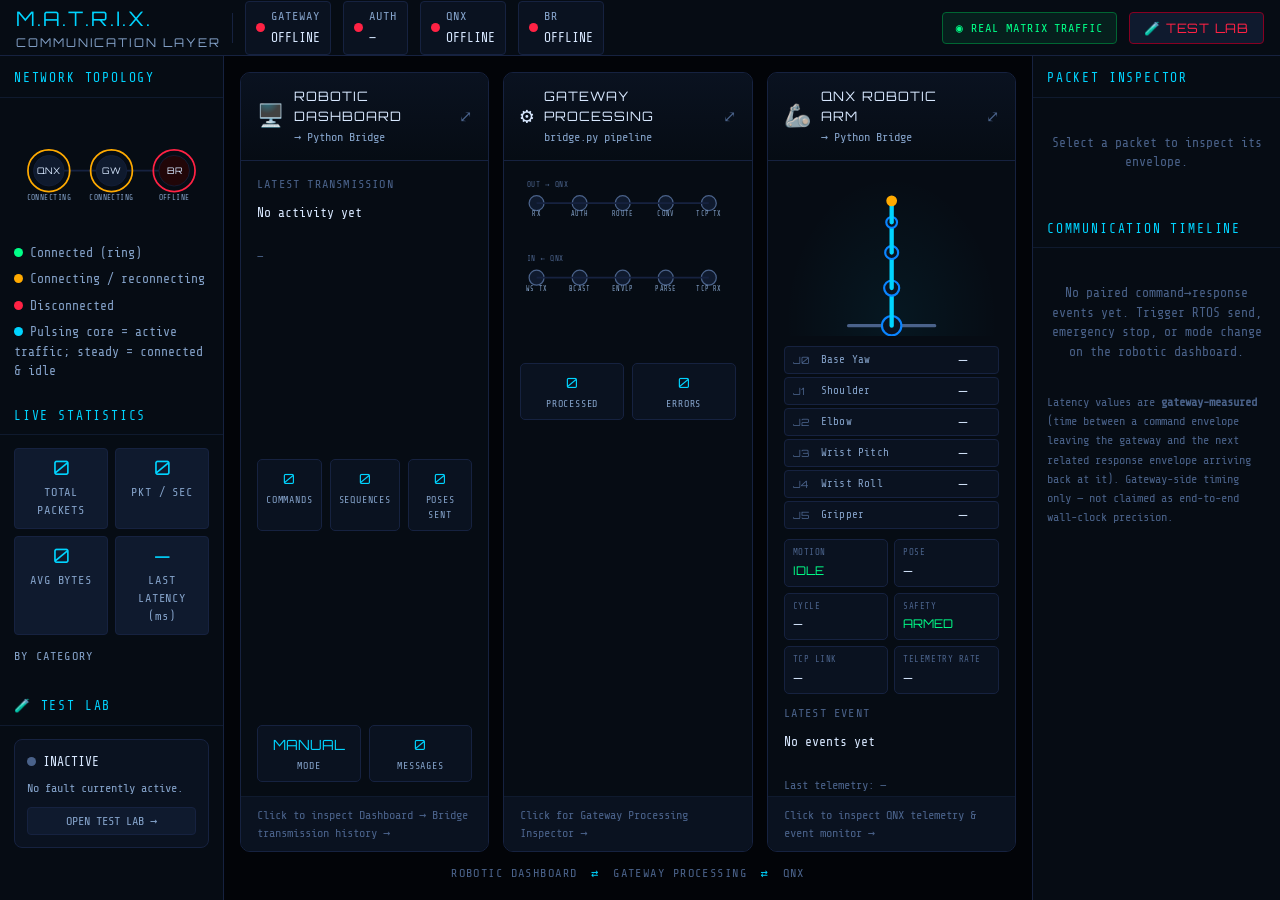
==== commit e3d3157b: "Add files via upload" ====
--- a/com_dashboard/index.html
+++ b/com_dashboard/index.html
@@ -358,4 +358,4 @@
 
 <script src="app.js"></script>
 </body>
-</html>
+</html>
--- a/com_dashboard/style.css
+++ b/com_dashboard/style.css
@@ -41,9 +41,13 @@
 
 /* ── Content grid ── */
 #content{flex:1;display:flex;overflow:hidden}
-#panel-left{width:320px;background:var(--bg1);border-right:1px solid var(--bg4);overflow-y:auto;flex-shrink:0}
-#panel-right{width:340px;background:var(--bg1);border-left:1px solid var(--bg4);overflow-y:auto;flex-shrink:0}
-#panel-center{flex:1;display:flex;flex-direction:column;overflow:hidden;padding:16px;gap:10px}
+/* Rebalanced (redesign item 1): Topology + Packet Inspector are
+   compact-but-usable side rails; the three observability cards get the
+   width that used to go to these. viewBox-scaled SVGs and existing
+   overflow-y:auto keep everything usable at the narrower width. */
+#panel-left{width:224px;background:var(--bg1);border-right:1px solid var(--bg4);overflow-y:auto;flex-shrink:0}
+#panel-right{width:248px;background:var(--bg1);border-left:1px solid var(--bg4);overflow-y:auto;flex-shrink:0}
+#panel-center{flex:1;display:flex;flex-direction:column;overflow:hidden;padding:16px;gap:10px;min-width:0}
 
 .p-head{font-size:var(--fs-secondary);letter-spacing:.14em;color:var(--cyan);padding:12px 14px 9px;display:flex;align-items:center;gap:8px;border-bottom:1px solid var(--bg3);justify-content:space-between}
 .p-head-sub{color:var(--fg3);letter-spacing:.04em;font-size:var(--fs-micro);text-transform:none}
@@ -114,9 +118,24 @@
 .card-latest{font-size:var(--fs-secondary);color:var(--fg);line-height:1.5;min-height:2.6em}
 .card-latest-time{font-size:var(--fs-micro);color:var(--fg3)}
 .card-mini-grid{display:grid;grid-template-columns:1fr 1fr;gap:8px;margin-top:auto}
+.card-mini-grid.cols-3{grid-template-columns:1fr 1fr 1fr}
 .mini-stat{background:var(--bg2);border:1px solid var(--bg4);border-radius:5px;padding:8px;text-align:center}
 .mini-val{font-family:var(--head);font-size:14px;color:var(--cyan)}
 .mini-key{font-size:10px;color:var(--fg2);letter-spacing:.08em;margin-top:3px}
+
+/* ── Card 1: level-2 pose preview strip (redesign §4) ────────────── */
+.pose-preview{display:flex;gap:6px;overflow-x:auto;padding-bottom:2px}
+.pose-preview::-webkit-scrollbar{height:4px}
+.pose-chip{flex-shrink:0;background:var(--bg2);border:1px solid var(--bg4);border-radius:5px;padding:5px 8px;text-align:center;min-width:52px}
+.pose-chip-lbl{font-size:9px;color:var(--fg3);letter-spacing:.06em;display:block}
+.pose-chip-val{font-size:11px;color:var(--cyan);font-family:var(--head);display:block;margin-top:2px}
+.pose-preview-empty{font-size:var(--fs-micro);color:var(--fg3);padding:6px 0}
+
+/* ── Card 1 detail view: filter tabs ─────────────────────────────── */
+.c1-filter-row{display:flex;gap:6px;flex-wrap:wrap;padding:0 0 8px}
+.c1-filter-btn{background:var(--bg3);border:1px solid var(--bg4);color:var(--fg2);font-family:var(--mono);font-size:var(--fs-micro);padding:4px 10px;border-radius:12px;cursor:pointer;transition:.15s}
+.c1-filter-btn:hover{border-color:var(--cyan);color:var(--cyan)}
+.c1-filter-btn.active{background:var(--blue2);border-color:var(--blue);color:#fff}
 
 /* ── Card 2: gateway pipeline ── */
 .pipeline-svg{width:100%;height:auto;flex-shrink:0}
@@ -135,11 +154,31 @@
 .arm-link{stroke:var(--cyan);stroke-width:4;stroke-linecap:round}
 .arm-joint{fill:var(--bg2);stroke:var(--blue);stroke-width:2}
 .arm-joint.arm-end{fill:var(--amber);stroke:var(--amber)}
-.joint-readout{display:grid;grid-template-columns:repeat(6,1fr);gap:4px}
-.jr-cell{background:var(--bg2);border:1px solid var(--bg4);border-radius:4px;padding:4px 2px;text-align:center}
-.jr-lbl{display:block;font-size:9px;color:var(--fg3);letter-spacing:.06em}
-.jr-val{display:block;font-family:var(--head);font-size:12px;color:var(--fg);margin-top:2px}
+/* Vertical joint list (redesign §25) — full names, values and a small
+   movement indicator per row, never cramped into a single grid line. */
+.joint-readout{display:flex;flex-direction:column;gap:3px}
+.jr-cell{background:var(--bg2);border:1px solid var(--bg4);border-radius:4px;padding:4px 8px;display:flex;align-items:center;gap:8px}
+.jr-tag{font-size:10px;font-family:var(--head);color:var(--fg3);min-width:20px}
+.jr-lbl{flex:1;font-size:11px;color:var(--fg2);letter-spacing:.02em;white-space:nowrap;overflow:hidden;text-overflow:ellipsis}
+.jr-val{font-family:var(--head);font-size:12px;color:var(--fg);min-width:52px;text-align:right}
 .jr-val.live{color:var(--cyan)}
+.jr-move{width:14px;text-align:center;font-size:11px;color:var(--fg3);flex-shrink:0}
+.jr-move.up{color:var(--green)}
+.jr-move.down{color:var(--amber)}
+
+/* ── Card 3: QNX state block (redesign §26) ──────────────────────── */
+.c3-state-grid{display:grid;grid-template-columns:1fr 1fr;gap:6px}
+.c3-state-cell{background:var(--bg2);border:1px solid var(--bg4);border-radius:5px;padding:6px 8px}
+.c3-state-key{font-size:9px;color:var(--fg3);letter-spacing:.06em}
+.c3-state-val{font-size:12px;color:var(--fg);font-family:var(--head);margin-top:2px}
+.c3-state-val.warn{color:var(--amber)}
+.c3-state-val.ok{color:var(--green)}
+.c3-state-val.bad{color:var(--red)}
+
+/* ── Card 3 detail view: filter tabs + grouped telemetry ─────────── */
+.c3-filter-row{display:flex;gap:6px;flex-wrap:wrap;padding:0 0 8px}
+.c3-event-highlight{border-left:3px solid var(--amber) !important;background:rgba(255,170,0,.06) !important}
+.c3-group-row{color:var(--fg3);font-style:italic}
 
 /* ═══════════════════════════════════════════ DETAIL VIEW ═══ */
 .detail-view{flex:1;display:flex;flex-direction:column;min-height:0;background:var(--bg1);border:1px solid var(--bg4);border-radius:10px;overflow:hidden}
@@ -227,7 +266,73 @@
 .ids-row-ok{color:var(--fg2)}
 .testlab-note{font-size:var(--fs-micro);color:var(--fg3);line-height:1.6}
 
+/* ═══════════════════════════════════════════ TEST LAB STATUS WIDGET
+   (redesign §3) — compact summary on the main Communication Dashboard.
+   Full config/controls/history remain only inside the Test Lab overlay. */
+.tl-widget{background:var(--bg2);border:1px solid var(--bg4);border-radius:8px;padding:12px;display:flex;flex-direction:column;gap:8px}
+.tl-widget.active{border-color:var(--red2);background:rgba(255,34,68,.06)}
+.tl-widget-head{display:flex;align-items:center;gap:8px;font-family:var(--head);font-size:var(--fs-secondary);color:var(--fg)}
+.tl-widget-status{display:flex;align-items:center;gap:7px;font-size:var(--fs-secondary)}
+.tl-widget-status .fs-dot{background:var(--fg3)}
+.tl-widget.active .tl-widget-status .fs-dot{background:var(--red);animation:activityPulse 1s ease-in-out infinite}
+.tl-widget-status.armed .fs-dot{background:var(--amber) !important;animation:activityPulse 1s ease-in-out infinite}
+.tl-widget-detail{font-size:var(--fs-micro);color:var(--fg2);line-height:1.6}
+.tl-widget-detail b{color:var(--fg)}
+.tl-widget-open{background:var(--bg3);border:1px solid var(--bg4);color:var(--fg2);font-family:var(--mono);font-size:var(--fs-micro);padding:6px 10px;border-radius:4px;cursor:pointer;transition:.15s;text-align:center}
+.tl-widget-open:hover{border-color:var(--cyan);color:var(--cyan)}
+
+/* ═══════════════════════════════════════════ TEST LAB REDESIGN (Other-Problems §2) ═══ */
+.tl-section-title{font-family:var(--head);font-size:11px;letter-spacing:.12em;color:var(--fg2);margin-bottom:10px;display:flex;align-items:center;gap:8px}
+.tl-section-title::after{content:'';flex:1;height:1px;background:var(--bg4)}
+
+/* Fault configuration form */
+.tl-form-row{display:flex;flex-direction:column;gap:4px;margin-bottom:12px}
+.tl-form-row label{font-size:var(--fs-micro);color:var(--fg3);letter-spacing:.06em}
+.tl-form-row select,.tl-form-row input[type=number]{background:var(--bg3);border:1px solid var(--bg4);color:var(--fg);font-family:var(--mono);font-size:var(--fs-secondary);padding:7px 9px;border-radius:5px;outline:none}
+.tl-form-row select:focus,.tl-form-row input:focus{border-color:var(--cyan)}
+.tl-form-inline{display:flex;gap:10px}
+.tl-form-inline .tl-form-row{flex:1}
+.tl-arm-btn{width:100%;font-family:var(--head);background:var(--red2);color:#fff;border:1px solid var(--red);padding:10px;border-radius:6px;cursor:pointer;letter-spacing:.08em;font-size:var(--fs-secondary);transition:.18s;margin-top:4px}
+.tl-arm-btn:hover{background:var(--red)}
+.tl-arm-btn:active{transform:scale(.97)}
+
+/* Direction diagram — only shows the ONE path fault_layer.py actually
+   supports (bridge→browser broadcast); never a picker for unsupported
+   directions (see redesign notes / IMPLEMENTATION_PLAN.md item B10). */
+.tl-direction{display:flex;align-items:center;justify-content:center;gap:10px;background:var(--bg3);border:1px solid var(--bg4);border-radius:6px;padding:10px;margin-bottom:12px;font-size:var(--fs-secondary)}
+.tl-direction .tl-dir-node{padding:4px 10px;border-radius:4px;background:var(--bg2);border:1px solid var(--bg4);color:var(--fg2)}
+.tl-direction .tl-dir-node.affected{color:var(--red);border-color:var(--red2)}
+.tl-direction .tl-dir-arrow{color:var(--fg3)}
+
+/* Current experiment card */
+.tl-current{display:flex;flex-direction:column;gap:10px}
+.tl-current-empty{color:var(--fg3);font-size:var(--fs-secondary);text-align:center;padding:20px 0}
+.tl-current-type{font-family:var(--head);font-size:15px;color:var(--fg)}
+.tl-current-path{font-size:var(--fs-micro);color:var(--fg2)}
+.tl-progress-track{width:100%;height:8px;background:var(--bg3);border-radius:4px;overflow:hidden;border:1px solid var(--bg4)}
+.tl-progress-fill{height:100%;background:linear-gradient(90deg,var(--amber2),var(--amber));transition:width .3s linear}
+.tl-progress-lbl{font-size:var(--fs-micro);color:var(--fg2);text-align:right}
+.tl-kill-btn{background:var(--bg3);border:1.5px solid var(--red2);color:var(--red);font-family:var(--head);font-size:var(--fs-secondary);padding:9px;border-radius:6px;cursor:pointer;transition:.15s;letter-spacing:.06em}
+.tl-kill-btn:hover{background:var(--red);color:#fff;border-color:var(--red)}
+
+/* Live effect */
+.tl-live-effect-grid{display:grid;grid-template-columns:repeat(3,1fr);gap:8px;margin-bottom:8px}
+.tl-live-cell{background:var(--bg3);border:1px solid var(--bg4);border-radius:5px;padding:8px;text-align:center}
+.tl-live-val{font-family:var(--head);font-size:16px;color:var(--cyan)}
+.tl-live-key{font-size:9px;color:var(--fg2);letter-spacing:.06em;margin-top:3px}
+.tl-live-note{font-size:var(--fs-micro);color:var(--fg3);line-height:1.6;font-style:italic}
+
+/* Experiment history */
+.tl-history-list{display:flex;flex-direction:column;gap:6px;max-height:180px;overflow-y:auto}
+.tl-history-empty{color:var(--fg3);font-size:var(--fs-secondary);text-align:center;padding:14px 0}
+.tl-history-item{display:flex;justify-content:space-between;align-items:center;background:var(--bg3);border:1px solid var(--bg4);border-radius:5px;padding:7px 10px;font-size:var(--fs-micro)}
+.tl-history-main{color:var(--fg)}
+.tl-history-sub{color:var(--fg3);margin-top:2px}
+.tl-history-status{font-family:var(--head);font-size:10px;letter-spacing:.06em;padding:2px 7px;border-radius:3px}
+.tl-history-status.completed{background:#0a2a12;color:var(--green)}
+.tl-history-status.stopped{background:#2a1800;color:var(--amber)}
+
 /* ── Responsive fallback for narrow viewports ── */
 @media (max-width:1100px){
   .cards-grid{grid-template-columns:1fr}
-}
+}
